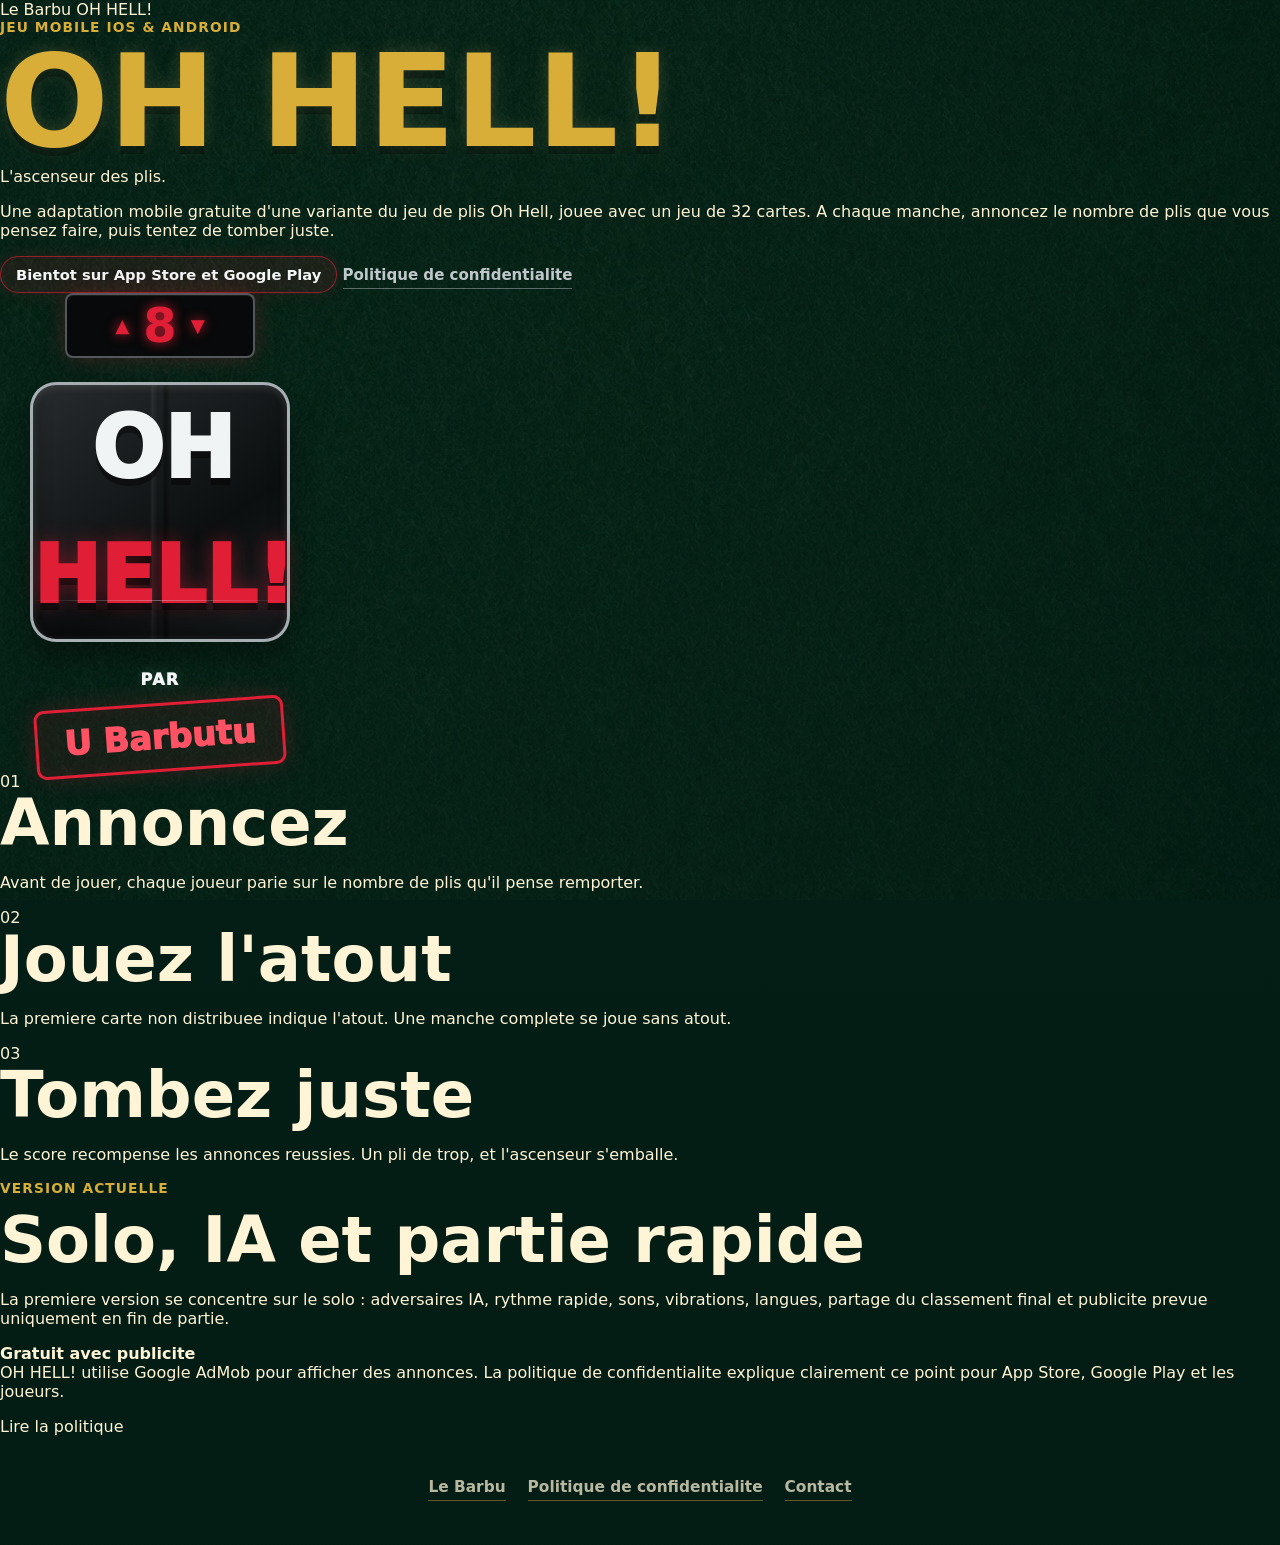
==== oh-hell.html @ faf6bd9e "Add dedicated Oh Hell page" ====
<!doctype html>
<html lang="fr">
  <head>
    <meta charset="utf-8" />
    <meta name="viewport" content="width=device-width, initial-scale=1" />
    <meta
      name="description"
      content="OH HELL! L'Ascenseur des Plis, jeu de plis mobile gratuit iOS et Android par U Barbutu."
    />
    <title>OH HELL! - L'Ascenseur des Plis</title>
    <link rel="icon" href="./assets/icon.png" />
    <link rel="stylesheet" href="./styles.css?v=20260909" />
    <link rel="stylesheet" href="./oh-hell.css?v=20260909b" />
  </head>
  <body class="ohhell-body">
    <main class="page page--ohhell">
      <nav class="app-tabs" aria-label="Applications">
        <a class="app-tab" href="./index.html">Le Barbu</a>
        <a class="app-tab app-tab--active app-tab--hell" href="./oh-hell.html">OH HELL!</a>
      </nav>

      <section class="ohhell-hero">
        <div class="ohhell-hero__copy">
          <p class="eyebrow">Jeu mobile iOS & Android</p>
          <h1>OH <span>HELL!</span></h1>
          <p class="ohhell-hero__baseline">L'ascenseur des plis.</p>
          <p class="ohhell-hero__text">
            Une adaptation mobile gratuite d'une variante du jeu de plis Oh Hell, jouee avec un jeu
            de 32 cartes. A chaque manche, annoncez le nombre de plis que vous pensez faire, puis
            tentez de tomber juste.
          </p>
          <div class="ohhell-hero__actions">
            <span class="soon-badge">Bientot sur App Store et Google Play</span>
            <a class="text-link" href="./privacy.html">Politique de confidentialite</a>
          </div>
        </div>

        <div class="ohhell__elevator ohhell__elevator--large" aria-hidden="true">
          <div class="ohhell__display">
            <span class="ohhell__arrow">▲</span>
            <strong>8</strong>
            <span class="ohhell__arrow">▼</span>
          </div>
          <div class="ohhell__plate">
            <span>OH</span>
            <strong>HELL!</strong>
          </div>
          <div class="ohhell__doors"></div>
          <p>PAR</p>
          <div class="ohhell__stamp">U Barbutu</div>
        </div>
      </section>

      <section class="ohhell-rules" aria-label="Principes du jeu">
        <article>
          <span>01</span>
          <h2>Annoncez</h2>
          <p>Avant de jouer, chaque joueur parie sur le nombre de plis qu'il pense remporter.</p>
        </article>
        <article>
          <span>02</span>
          <h2>Jouez l'atout</h2>
          <p>La premiere carte non distribuee indique l'atout. Une manche complete se joue sans atout.</p>
        </article>
        <article>
          <span>03</span>
          <h2>Tombez juste</h2>
          <p>Le score recompense les annonces reussies. Un pli de trop, et l'ascenseur s'emballe.</p>
        </article>
      </section>

      <section class="ohhell-info">
        <div>
          <p class="eyebrow">Version actuelle</p>
          <h2>Solo, IA et partie rapide</h2>
          <p>
            La premiere version se concentre sur le solo : adversaires IA, rythme rapide, sons,
            vibrations, langues, partage du classement final et publicite prevue uniquement en fin
            de partie.
          </p>
        </div>
        <div class="ohhell-info__panel">
          <strong>Gratuit avec publicite</strong>
          <p>
            OH HELL! utilise Google AdMob pour afficher des annonces. La politique de confidentialite
            explique clairement ce point pour App Store, Google Play et les joueurs.
          </p>
          <a class="ohhell-button" href="./privacy.html">Lire la politique</a>
        </div>
      </section>

      <footer class="site-footer site-footer--hell">
        <a href="./index.html">Le Barbu</a>
        <a href="./privacy.html">Politique de confidentialite</a>
        <a href="mailto:lefty2ghjocu@gmail.com">Contact</a>
      </footer>
    </main>
  </body>
</html>
---- styles.css ----
:root {
  --felt: #06281e;
  --felt-deep: #021912;
  --panel: rgba(4, 38, 29, 0.72);
  --panel-strong: rgba(2, 18, 14, 0.88);
  --gold: #d9ae38;
  --gold-light: #ffe083;
  --cream: #fff4d6;
  --muted: rgba(255, 244, 214, 0.72);
  --red: #a91f34;
  --hell-red: #e01f36;
  --steel: #bfc7cb;
  --steel-dark: #444b4f;
}

* {
  box-sizing: border-box;
}

body {
  margin: 0;
  min-height: 100vh;
  color: var(--cream);
  font-family: Inter, ui-sans-serif, system-ui, -apple-system, BlinkMacSystemFont, "Segoe UI", sans-serif;
  background:
    linear-gradient(rgba(2, 25, 18, 0.58), rgba(2, 25, 18, 0.76)),
    url("./assets/table-green.jpg") center / cover fixed,
    var(--felt);
}

a {
  color: inherit;
  text-decoration: none;
}

.page {
  overflow: hidden;
}

.hero {
  min-height: 94vh;
  display: grid;
  place-items: center;
  padding: 56px 22px 64px;
  position: relative;
}

.hero::before,
.hero::after {
  content: "";
  position: absolute;
  width: 220px;
  height: 220px;
  border: 1px solid rgba(217, 174, 56, 0.16);
  transform: rotate(18deg);
}

.hero::before {
  left: -90px;
  top: 16%;
}

.hero::after {
  right: -110px;
  bottom: 12%;
}

.hero__content,
.section,
.multiplayer,
.feature,
.ohhell {
  width: min(1080px, calc(100vw - 32px));
  margin: 0 auto;
}

.hero__content {
  text-align: center;
  position: relative;
  z-index: 1;
}

.hero__emblem {
  width: min(330px, 66vw);
  display: block;
  margin: 0 auto 14px;
  filter: drop-shadow(0 22px 24px rgba(0, 0, 0, 0.45));
}

.eyebrow {
  margin: 0 0 12px;
  color: var(--gold);
  font-size: 0.86rem;
  font-weight: 900;
  letter-spacing: 0.08em;
  text-transform: uppercase;
}

h1,
h2,
h3,
p {
  margin-top: 0;
}

h1 {
  margin-bottom: 10px;
  color: var(--gold);
  font-size: clamp(4rem, 14vw, 8rem);
  line-height: 0.86;
  text-transform: uppercase;
  text-shadow: 0 8px 0 rgba(0, 0, 0, 0.28), 0 0 18px rgba(255, 224, 131, 0.16);
}

h2 {
  margin-bottom: 18px;
  font-size: clamp(2rem, 5vw, 4.4rem);
  line-height: 1;
}

h3 {
  margin-bottom: 10px;
  font-size: 1.45rem;
}

.subtitle {
  max-width: 680px;
  margin: 0 auto;
  color: var(--muted);
  font-size: clamp(1.12rem, 2.6vw, 1.45rem);
  font-weight: 700;
  line-height: 1.4;
}

.language-note {
  display: inline-flex;
  margin: 16px auto 0;
  border: 1px solid rgba(217, 174, 56, 0.5);
  border-radius: 999px;
  padding: 9px 16px;
  background: rgba(2, 18, 14, 0.48);
  color: var(--cream);
  font-size: 0.98rem;
  font-weight: 850;
  box-shadow: inset 0 1px 0 rgba(255, 224, 131, 0.1);
}

.actions {
  display: flex;
  flex-wrap: wrap;
  gap: 14px;
  justify-content: center;
  margin-top: 34px;
}

.actions--stores {
  margin-top: 28px;
}

.store-badge {
  display: inline-flex;
  align-items: center;
  justify-content: center;
  min-width: 180px;
}

.store-badge:focus-visible,
.text-link:focus-visible {
  border-radius: 8px;
  outline: 3px solid var(--gold-light);
  outline-offset: 4px;
}

.store-badge img {
  display: block;
  width: auto;
  height: 56px;
}

.store-badge--google img {
  height: 70px;
}

.section,
.multiplayer,
.feature {
  padding: 80px 0;
}

.ohhell + .section,
.section + .multiplayer,
.multiplayer + .feature {
  margin-top: clamp(34px, 4.5vw, 58px);
}

.ohhell {
  position: relative;
  display: grid;
  grid-template-columns: minmax(0, 0.96fr) minmax(280px, 0.5fr);
  align-items: center;
  gap: clamp(24px, 5vw, 54px);
  overflow: hidden;
  border: 2px solid rgba(191, 199, 203, 0.58);
  border-radius: 22px;
  padding: clamp(26px, 4.8vw, 48px);
  background:
    linear-gradient(90deg, rgba(224, 31, 54, 0.1), transparent 16%, transparent 84%, rgba(224, 31, 54, 0.08)),
    linear-gradient(120deg, rgba(6, 8, 9, 0.96), rgba(18, 21, 24, 0.9));
  box-shadow: inset 0 1px 0 rgba(255, 255, 255, 0.12), 0 26px 50px rgba(0, 0, 0, 0.32);
}

.ohhell::before {
  content: "";
  position: absolute;
  inset: 0;
  background:
    linear-gradient(90deg, transparent 9%, rgba(191, 199, 203, 0.12) 9.3%, transparent 9.6%),
    linear-gradient(90deg, transparent 49%, rgba(191, 199, 203, 0.08) 49.2%, transparent 49.4%),
    linear-gradient(90deg, transparent 91%, rgba(191, 199, 203, 0.12) 91.3%, transparent 91.6%),
    linear-gradient(0deg, transparent 49%, rgba(191, 199, 203, 0.08) 49.2%, transparent 49.4%);
  pointer-events: none;
}

.ohhell__copy,
.ohhell__elevator {
  position: relative;
  z-index: 1;
}

.ohhell__copy h2 {
  margin-bottom: 8px;
  color: #f4f7f8;
  font-size: clamp(3rem, 8vw, 6.2rem);
  line-height: 0.9;
  text-shadow: 0 8px 0 rgba(0, 0, 0, 0.38), 0 0 18px rgba(255, 255, 255, 0.14);
}

.ohhell__copy h2 span {
  color: var(--hell-red);
  text-shadow: 0 8px 0 rgba(0, 0, 0, 0.38), 0 0 20px rgba(224, 31, 54, 0.4);
}

.ohhell__tagline {
  margin-bottom: 18px;
  color: var(--steel);
  font-size: clamp(1.3rem, 3vw, 2rem);
  font-weight: 950;
  text-transform: uppercase;
}

.ohhell__copy > p:not(.eyebrow):not(.ohhell__tagline),
.ohhell__facts p {
  color: rgba(244, 247, 248, 0.74);
  font-size: 1.04rem;
  font-weight: 700;
  line-height: 1.5;
}

.ohhell__facts {
  display: grid;
  grid-template-columns: repeat(3, 1fr);
  gap: 12px;
  margin-top: 24px;
}

.ohhell__facts article {
  border: 1px solid rgba(191, 199, 203, 0.24);
  border-radius: 14px;
  padding: 14px;
  background: rgba(255, 255, 255, 0.045);
}

.ohhell__facts span {
  display: inline-flex;
  margin-bottom: 10px;
  color: var(--hell-red);
  font-weight: 950;
}

.ohhell__facts strong {
  display: block;
  margin-bottom: 6px;
  color: #f4f7f8;
  font-size: 0.98rem;
  line-height: 1.15;
}

.ohhell__facts p {
  margin-bottom: 0;
  font-size: 0.9rem;
  line-height: 1.32;
}

.ohhell__links {
  display: flex;
  flex-wrap: wrap;
  align-items: center;
  gap: 12px 18px;
  margin-top: 26px;
}

.soon-badge {
  display: inline-flex;
  border: 1px solid rgba(224, 31, 54, 0.62);
  border-radius: 999px;
  padding: 9px 15px;
  background: rgba(224, 31, 54, 0.1);
  color: #f4f7f8;
  font-size: 0.92rem;
  font-weight: 900;
  box-shadow: 0 0 16px rgba(224, 31, 54, 0.16);
}

.text-link {
  display: inline-flex;
  color: var(--steel);
  font-size: 0.94rem;
  font-weight: 900;
  border-bottom: 1px solid rgba(191, 199, 203, 0.45);
  padding-bottom: 4px;
}

.ohhell__elevator {
  justify-self: center;
  display: grid;
  justify-items: center;
  width: min(100%, 320px);
}

.ohhell__display {
  display: inline-flex;
  align-items: center;
  gap: 14px;
  min-width: 190px;
  justify-content: center;
  border: 2px solid rgba(191, 199, 203, 0.42);
  border-radius: 8px;
  padding: 10px 18px;
  background: #07090a;
  box-shadow: 0 0 24px rgba(224, 31, 54, 0.24), inset 0 1px 0 rgba(255, 255, 255, 0.08);
}

.ohhell__display strong,
.ohhell__arrow {
  color: var(--hell-red);
  text-shadow: 0 0 12px rgba(224, 31, 54, 0.85);
}

.ohhell__display strong {
  font-size: 3rem;
  line-height: 0.85;
}

.ohhell__arrow {
  font-size: 1.15rem;
}

.ohhell__plate {
  display: grid;
  place-items: center;
  width: min(260px, 72vw);
  aspect-ratio: 1;
  margin-top: 24px;
  border: 3px solid rgba(191, 199, 203, 0.86);
  border-radius: 26px;
  background:
    linear-gradient(90deg, transparent 46%, rgba(255, 255, 255, 0.06) 47%, transparent 49%, transparent 51%, rgba(0, 0, 0, 0.42) 52%, transparent 54%),
    linear-gradient(145deg, #272b2d, #0c0f10 62%, #191d1f);
  box-shadow: inset 0 2px 8px rgba(255, 255, 255, 0.14), inset 0 -10px 18px rgba(0, 0, 0, 0.45), 0 18px 26px rgba(0, 0, 0, 0.32);
}

.ohhell__plate span,
.ohhell__plate strong {
  display: block;
  font-weight: 1000;
  line-height: 0.86;
  text-shadow: 0 7px 0 rgba(0, 0, 0, 0.42);
}

.ohhell__plate span {
  color: #f1f4f5;
  font-size: clamp(3.4rem, 8vw, 5.3rem);
}

.ohhell__plate strong {
  color: var(--hell-red);
  font-size: clamp(3.2rem, 7.4vw, 5rem);
  text-shadow: 0 7px 0 rgba(0, 0, 0, 0.42), 0 0 20px rgba(224, 31, 54, 0.42);
}

.ohhell__doors {
  width: 84%;
  height: 1px;
  margin-top: -42px;
  background: linear-gradient(90deg, transparent, rgba(191, 199, 203, 0.44), transparent);
}

.ohhell__elevator p {
  margin: 28px 0 14px;
  color: #f4f7f8;
  font-weight: 1000;
  letter-spacing: 0.08em;
  text-shadow: 0 0 14px rgba(255, 255, 255, 0.16);
}

.ohhell__stamp {
  border: 3px solid var(--hell-red);
  border-radius: 10px;
  padding: 12px 26px;
  color: #ff5365;
  font-size: clamp(1.5rem, 4vw, 2.1rem);
  font-weight: 1000;
  transform: rotate(-4deg);
  background: rgba(224, 31, 54, 0.08);
  box-shadow: 0 0 24px rgba(224, 31, 54, 0.22), inset 0 0 16px rgba(224, 31, 54, 0.08);
}

.section__header {
  max-width: 760px;
  margin-bottom: 28px;
}

.grid {
  display: grid;
  grid-template-columns: repeat(3, 1fr);
  gap: 16px;
}

.card,
.feature {
  border: 2px solid rgba(217, 174, 56, 0.48);
  border-radius: 22px;
  background: var(--panel);
  box-shadow: inset 0 1px 0 rgba(255, 224, 131, 0.1), 0 26px 50px rgba(0, 0, 0, 0.25);
}

.card {
  min-height: 180px;
  padding: 22px;
}

.card--wide {
  grid-column: span 3;
}

.card span {
  display: inline-flex;
  margin-bottom: 18px;
  color: var(--gold);
  font-weight: 950;
}

.card p,
.multiplayer p,
.feature p {
  color: var(--muted);
  font-size: 1.04rem;
  font-weight: 650;
  line-height: 1.45;
}

.multiplayer {
  display: grid;
  grid-template-columns: minmax(0, 0.92fr) minmax(300px, 0.58fr);
  align-items: center;
  gap: clamp(22px, 4vw, 46px);
  border: 2px solid rgba(217, 174, 56, 0.48);
  border-radius: 22px;
  padding: clamp(24px, 4vw, 42px);
  background:
    linear-gradient(120deg, rgba(2, 18, 14, 0.92), rgba(4, 54, 41, 0.72)),
    var(--panel-strong);
  box-shadow: inset 0 1px 0 rgba(255, 224, 131, 0.1), 0 26px 50px rgba(0, 0, 0, 0.25);
}

.multiplayer__copy {
  max-width: 680px;
}

.multiplayer__copy > p {
  max-width: 640px;
}

.multiplayer__copy h2 {
  max-width: 620px;
  font-size: clamp(2rem, 4.2vw, 3.65rem);
}

.multiplayer__points {
  display: grid;
  grid-template-columns: repeat(3, 1fr);
  gap: 12px;
  margin-top: 26px;
}

.multiplayer__points article {
  border: 1px solid rgba(217, 174, 56, 0.28);
  border-radius: 14px;
  padding: 14px;
  background: rgba(255, 244, 214, 0.055);
}

.multiplayer__points span {
  display: inline-flex;
  margin-bottom: 10px;
  color: var(--gold);
  font-weight: 950;
}

.multiplayer__points strong {
  display: block;
  margin-bottom: 6px;
  font-size: 0.98rem;
  line-height: 1.15;
}

.multiplayer__points p {
  margin-bottom: 0;
  font-size: 0.9rem;
  line-height: 1.32;
}

.network-table {
  position: relative;
  width: min(100%, 360px);
  justify-self: center;
  aspect-ratio: 0.92;
  border: 2px solid rgba(217, 174, 56, 0.48);
  border-radius: 20px;
  padding: 18px;
  background:
    linear-gradient(150deg, rgba(255, 224, 131, 0.1), transparent 42%),
    rgba(1, 18, 13, 0.5);
  box-shadow: inset 0 1px 0 rgba(255, 224, 131, 0.1), 0 18px 34px rgba(0, 0, 0, 0.25);
}

.network-table__felt {
  position: absolute;
  inset: 18px;
  overflow: hidden;
  border-radius: 16px;
  background:
    radial-gradient(circle at center, rgba(217, 174, 56, 0.18), transparent 33%),
    linear-gradient(145deg, rgba(6, 64, 48, 0.96), rgba(2, 28, 20, 0.96));
}

.network-table__felt::before,
.network-table__felt::after {
  content: "";
  position: absolute;
  inset: 18%;
  border: 1px solid rgba(217, 174, 56, 0.26);
  border-radius: 999px;
}

.network-table__felt::after {
  inset: 30%;
  opacity: 0.82;
}

.network-table__seat {
  position: absolute;
  z-index: 2;
  display: grid;
  place-items: center;
  width: 82px;
  height: 110px;
  border: 2px solid rgba(255, 224, 131, 0.78);
  border-radius: 18px;
  padding: 12px 8px 10px;
  background:
    linear-gradient(180deg, rgba(255, 244, 214, 0.14), rgba(2, 18, 14, 0.88)),
    var(--felt-deep);
  box-shadow: 0 14px 22px rgba(0, 0, 0, 0.28);
}

.network-table__seat::before {
  content: "";
  position: absolute;
  top: 10px;
  width: 26px;
  height: 4px;
  border-radius: 999px;
  background: rgba(255, 244, 214, 0.42);
}

.network-table__seat img {
  width: 62px;
  height: 62px;
  border: 2px solid rgba(217, 174, 56, 0.82);
  border-radius: 999px;
  object-fit: cover;
  background: rgba(255, 244, 214, 0.14);
  box-shadow: 0 8px 12px rgba(0, 0, 0, 0.24);
}

.network-table__seat--top {
  top: 4%;
  left: 50%;
  transform: translateX(-50%);
}

.network-table__seat--right {
  right: 5%;
  top: 50%;
  transform: translateY(-50%);
}

.network-table__seat--bottom {
  bottom: 4%;
  left: 50%;
  transform: translateX(-50%);
}

.network-table__seat--left {
  left: 5%;
  top: 50%;
  transform: translateY(-50%);
}

.network-table__center {
  position: absolute;
  z-index: 3;
  inset: 37%;
  display: grid;
  place-items: center;
  border: 2px solid rgba(217, 174, 56, 0.76);
  border-radius: 999px;
  background: rgba(2, 18, 14, 0.82);
  text-align: center;
}

.network-table__center span {
  color: var(--gold);
  font-size: 0.92rem;
  font-weight: 950;
  text-transform: uppercase;
}

.feature {
  display: grid;
  grid-template-columns: 1fr minmax(320px, 440px);
  align-items: center;
  gap: 32px;
  padding: 38px;
}

.wheel {
  position: relative;
  aspect-ratio: 1;
  display: grid;
  place-items: center;
}

.wheel--complete {
  isolation: isolate;
}

.wheel__base {
  width: 100%;
  filter: drop-shadow(0 18px 18px rgba(0, 0, 0, 0.32));
}

.wheel__pointer {
  position: absolute;
  top: -5.8%;
  left: 50%;
  z-index: 5;
  width: 20%;
  transform: translateX(-50%);
  filter: drop-shadow(0 8px 8px rgba(0, 0, 0, 0.42));
}

.wheel__icon {
  position: absolute;
  left: calc(50% + var(--wheel-icon-x));
  top: calc(50% + var(--wheel-icon-y));
  z-index: 2;
  width: 18%;
  border-radius: 18%;
  transform: translate(-50%, -50%) rotate(var(--wheel-icon-rotation));
  transform-origin: center;
  filter: drop-shadow(0 8px 8px rgba(0, 0, 0, 0.38));
}

.wheel__icon--plis {
  --wheel-icon-x: 16%;
  --wheel-icon-y: -27.7%;
  --wheel-icon-rotation: 20deg;
}

.wheel__icon--coeurs {
  --wheel-icon-x: 32%;
  --wheel-icon-y: 0%;
  --wheel-icon-rotation: 82deg;
}

.wheel__icon--dames {
  --wheel-icon-x: 16%;
  --wheel-icon-y: 27.7%;
  --wheel-icon-rotation: 142deg;
}

.wheel__icon--dernier {
  --wheel-icon-x: -16%;
  --wheel-icon-y: 27.7%;
  --wheel-icon-rotation: 202deg;
}

.wheel__icon--barbu {
  --wheel-icon-x: -32%;
  --wheel-icon-y: 0%;
  --wheel-icon-rotation: 262deg;
}

.wheel__icon--salade {
  --wheel-icon-x: -16%;
  --wheel-icon-y: -27.7%;
  --wheel-icon-rotation: 322deg;
}

.wheel__center {
  position: absolute;
  z-index: 4;
  width: 43%;
  filter: drop-shadow(0 10px 10px rgba(0, 0, 0, 0.36));
}

.site-footer {
  width: min(1080px, calc(100vw - 32px));
  margin: 42px auto 44px;
  display: flex;
  flex-wrap: wrap;
  justify-content: center;
  gap: 14px 22px;
  text-align: center;
  color: var(--muted);
  font-size: 0.96rem;
  font-weight: 800;
}

.site-footer a {
  border-bottom: 1px solid rgba(217, 174, 56, 0.42);
  padding-bottom: 4px;
}

.legal-page {
  min-height: 100vh;
  padding: 38px 18px 72px;
}

.back-link {
  display: inline-flex;
  margin: 0 0 26px max(0px, calc((100vw - 980px) / 2));
  color: var(--gold);
  font-size: 1rem;
  font-weight: 950;
}

.legal-card {
  width: min(980px, 100%);
  margin: 0 auto;
  border: 2px solid rgba(217, 174, 56, 0.56);
  border-radius: 24px;
  padding: clamp(28px, 5vw, 54px);
  background: var(--panel-strong);
  box-shadow: inset 0 1px 0 rgba(255, 224, 131, 0.1), 0 26px 50px rgba(0, 0, 0, 0.28);
}

.legal-card h1 {
  margin-bottom: 12px;
  font-size: clamp(2.5rem, 8vw, 5.2rem);
  line-height: 0.95;
}

.legal-card h2 {
  margin: 34px 0 10px;
  color: var(--gold);
  font-size: clamp(1.35rem, 3.2vw, 2rem);
}

.legal-card p {
  max-width: 820px;
  color: var(--muted);
  font-size: 1.08rem;
  font-weight: 650;
  line-height: 1.58;
}

.legal-date {
  color: var(--cream);
}

@media (max-width: 780px) {
  .hero {
    min-height: 88vh;
    padding-top: 28px;
  }

  .grid,
  .multiplayer,
  .feature,
  .ohhell {
    grid-template-columns: 1fr;
  }

  .multiplayer__points,
  .ohhell__facts {
    grid-template-columns: 1fr;
  }

  .ohhell {
    padding: 26px;
  }

  .ohhell__copy h2 {
    font-size: clamp(3rem, 16vw, 5.1rem);
  }

  .ohhell__links {
    align-items: flex-start;
    flex-direction: column;
  }

  .ohhell__elevator {
    width: min(100%, 280px);
  }

  .network-table {
    width: min(82vw, 290px);
    aspect-ratio: 1;
    margin: 0 auto;
    padding: 14px;
  }

  .network-table__felt {
    inset: 14px;
  }

  .network-table__seat {
    width: 68px;
    height: 88px;
    border-radius: 15px;
    padding: 10px 7px 8px;
  }

  .network-table__seat::before {
    top: 8px;
    width: 22px;
    height: 3px;
  }

  .network-table__seat img {
    width: 50px;
    height: 50px;
  }

  .network-table__seat--top {
    top: 3%;
  }

  .network-table__seat--right {
    right: 3%;
  }

  .network-table__seat--bottom {
    bottom: 3%;
  }

  .network-table__seat--left {
    left: 3%;
  }

  .network-table__center {
    inset: 38%;
  }

  .network-table__center span {
    font-size: 0.78rem;
  }

  .card--wide {
    grid-column: span 1;
  }

  .feature {
    padding: 26px;
  }

  .hero__stores {
    flex-wrap: nowrap;
    gap: 8px;
  }

  .store-badge {
    min-width: 0;
  }

  .store-badge img {
    height: 48px;
  }

  .store-badge--google img {
    height: 60px;
  }
}
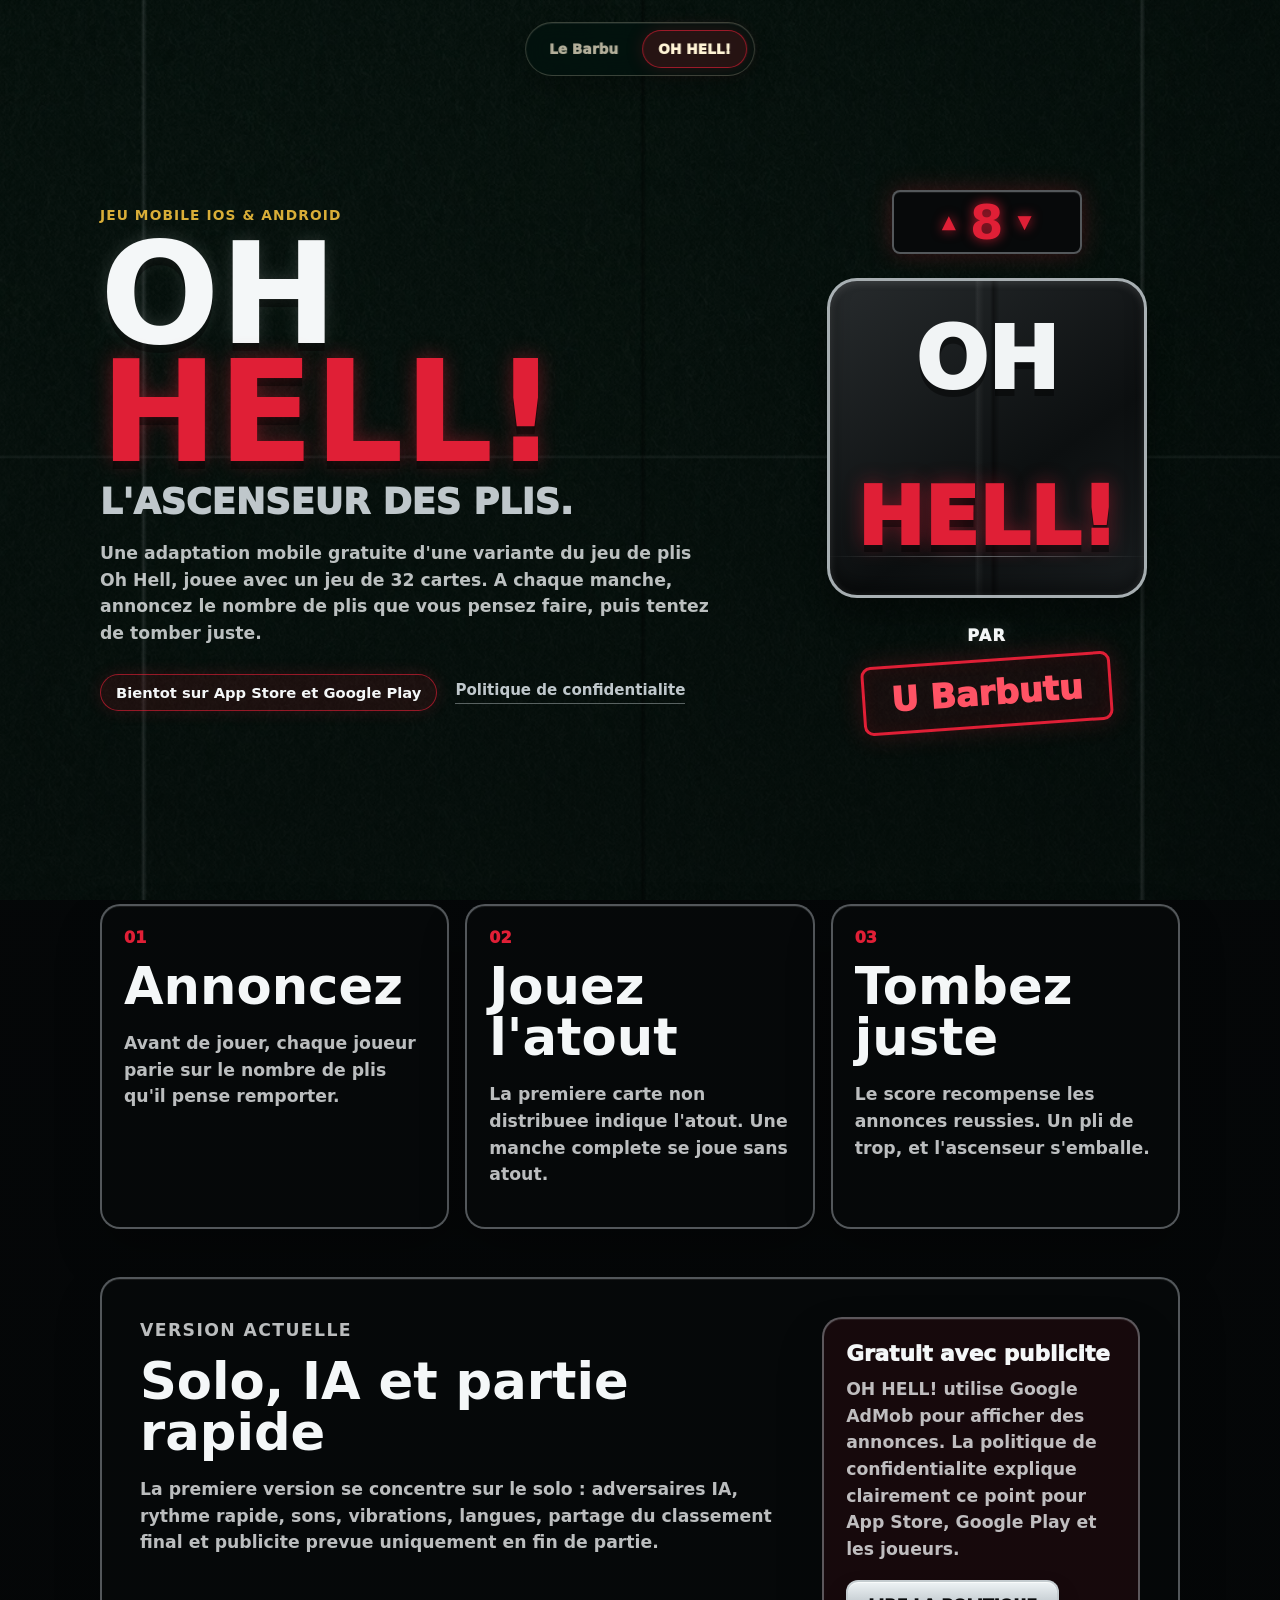
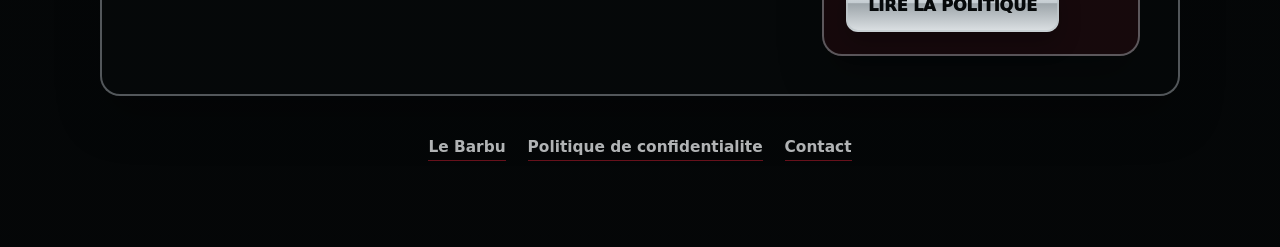
==== commit 2c5418d0: "Center Oh Hell mobile hero text" ====
--- a/oh-hell.html
+++ b/oh-hell.html
@@ -10,7 +10,7 @@
     <title>OH HELL! - L'Ascenseur des Plis</title>
     <link rel="icon" href="./assets/icon.png" />
     <link rel="stylesheet" href="./styles.css?v=20260909" />
-    <link rel="stylesheet" href="./oh-hell.css?v=20260909b" />
+    <link rel="stylesheet" href="./oh-hell.css?v=20260909c" />
   </head>
   <body class="ohhell-body">
     <main class="page page--ohhell">
--- a/oh-hell.css
+++ b/oh-hell.css
@@ -0,0 +1,446 @@
+.app-tabs {
+  position: absolute;
+  top: 22px;
+  left: 50%;
+  z-index: 20;
+  display: inline-flex;
+  gap: 8px;
+  padding: 7px;
+  border: 1px solid rgba(255, 244, 214, 0.22);
+  border-radius: 999px;
+  background: rgba(2, 18, 14, 0.72);
+  box-shadow: 0 14px 30px rgba(0, 0, 0, 0.22), inset 0 1px 0 rgba(255, 255, 255, 0.08);
+  transform: translateX(-50%);
+  backdrop-filter: blur(10px);
+}
+
+.app-tab {
+  display: inline-flex;
+  align-items: center;
+  justify-content: center;
+  min-height: 38px;
+  border-radius: 999px;
+  padding: 0 16px;
+  color: rgba(255, 244, 214, 0.7);
+  font-size: 0.86rem;
+  font-weight: 950;
+  white-space: nowrap;
+}
+
+.app-tab--active {
+  background: rgba(217, 174, 56, 0.18);
+  color: var(--cream);
+  box-shadow: inset 0 0 0 1px rgba(217, 174, 56, 0.52), 0 0 18px rgba(217, 174, 56, 0.12);
+}
+
+.app-tab--hell.app-tab--active {
+  background: rgba(224, 31, 54, 0.16);
+  box-shadow: inset 0 0 0 1px rgba(224, 31, 54, 0.64), 0 0 18px rgba(224, 31, 54, 0.18);
+}
+
+.ohhell-teaser {
+  width: min(1080px, calc(100vw - 32px));
+  margin: 0 auto clamp(34px, 4.5vw, 58px);
+  display: grid;
+  grid-template-columns: minmax(0, 1fr) auto;
+  align-items: center;
+  gap: 24px;
+  border: 2px solid rgba(191, 199, 203, 0.48);
+  border-radius: 22px;
+  padding: clamp(22px, 4vw, 34px);
+  background:
+    linear-gradient(90deg, rgba(224, 31, 54, 0.1), transparent 18%, transparent),
+    linear-gradient(120deg, rgba(6, 8, 9, 0.96), rgba(18, 21, 24, 0.9));
+  box-shadow: inset 0 1px 0 rgba(255, 255, 255, 0.12), 0 26px 50px rgba(0, 0, 0, 0.26);
+}
+
+.ohhell-teaser h2,
+.ohhell-hero h1 {
+  margin-bottom: 10px;
+  color: #f4f7f8;
+  text-shadow: 0 8px 0 rgba(0, 0, 0, 0.38), 0 0 18px rgba(255, 255, 255, 0.14);
+}
+
+.ohhell-teaser h2 {
+  font-size: clamp(2.4rem, 7vw, 4.8rem);
+}
+
+.ohhell-teaser h2 span,
+.ohhell-hero h1 span {
+  color: var(--hell-red, #e01f36);
+  text-shadow: 0 8px 0 rgba(0, 0, 0, 0.38), 0 0 20px rgba(224, 31, 54, 0.42);
+}
+
+.ohhell-teaser p {
+  max-width: 680px;
+  margin-bottom: 0;
+  color: rgba(244, 247, 248, 0.74);
+  font-size: 1.04rem;
+  font-weight: 700;
+  line-height: 1.48;
+}
+
+.ohhell-button {
+  display: inline-flex;
+  align-items: center;
+  justify-content: center;
+  min-height: 52px;
+  border: 2px solid rgba(191, 199, 203, 0.76);
+  border-radius: 12px;
+  padding: 0 20px;
+  background: linear-gradient(#eef3f5 0%, #c4ccd1 44%, #9da5aa 45%, #d9dee1 100%);
+  color: #070a0b;
+  font-weight: 1000;
+  text-transform: uppercase;
+  box-shadow: 0 12px 22px rgba(0, 0, 0, 0.24), inset 0 1px 0 rgba(255, 255, 255, 0.7);
+}
+
+.ohhell-body {
+  background:
+    linear-gradient(rgba(4, 6, 7, 0.72), rgba(4, 6, 7, 0.88)),
+    url("./assets/table-green.jpg") center / cover fixed,
+    #070a0b;
+}
+
+.page--ohhell {
+  min-height: 100vh;
+  position: relative;
+  padding: 104px 0 42px;
+}
+
+.page--ohhell::before {
+  content: "";
+  position: fixed;
+  inset: 0;
+  background:
+    linear-gradient(90deg, transparent 11%, rgba(191, 199, 203, 0.13) 11.2%, transparent 11.5%),
+    linear-gradient(90deg, transparent 50%, rgba(0, 0, 0, 0.36) 50.2%, transparent 50.5%),
+    linear-gradient(90deg, transparent 89%, rgba(191, 199, 203, 0.13) 89.2%, transparent 89.5%),
+    linear-gradient(0deg, transparent 49%, rgba(191, 199, 203, 0.08) 49.2%, transparent 49.5%);
+  pointer-events: none;
+}
+
+.ohhell-hero,
+.ohhell-rules,
+.ohhell-info {
+  width: min(1080px, calc(100vw - 32px));
+  margin: 0 auto;
+  position: relative;
+  z-index: 1;
+}
+
+.ohhell-hero {
+  min-height: calc(100vh - 146px);
+  display: grid;
+  grid-template-columns: minmax(0, 1fr) minmax(280px, 0.62fr);
+  align-items: center;
+  gap: clamp(26px, 6vw, 70px);
+  padding-bottom: 44px;
+}
+
+.ohhell-hero h1 {
+  font-size: clamp(4.4rem, 13vw, 8.8rem);
+  line-height: 0.84;
+}
+
+.ohhell-hero__baseline {
+  margin-bottom: 18px;
+  color: var(--steel, #bfc7cb);
+  font-size: clamp(1.35rem, 3.2vw, 2.2rem);
+  font-weight: 1000;
+  text-transform: uppercase;
+}
+
+.ohhell-hero__text,
+.ohhell-info p,
+.ohhell-rules p {
+  color: rgba(244, 247, 248, 0.76);
+  font-size: 1.08rem;
+  font-weight: 700;
+  line-height: 1.54;
+}
+
+.ohhell-hero__text {
+  max-width: 680px;
+}
+
+.ohhell-hero__actions {
+  display: flex;
+  flex-wrap: wrap;
+  align-items: center;
+  gap: 14px 18px;
+  margin-top: 28px;
+}
+
+.soon-badge {
+  display: inline-flex;
+  border: 1px solid rgba(224, 31, 54, 0.62);
+  border-radius: 999px;
+  padding: 9px 15px;
+  background: rgba(224, 31, 54, 0.1);
+  color: #f4f7f8;
+  font-size: 0.92rem;
+  font-weight: 900;
+  box-shadow: 0 0 16px rgba(224, 31, 54, 0.16);
+}
+
+.text-link {
+  display: inline-flex;
+  color: var(--steel, #bfc7cb);
+  font-size: 0.94rem;
+  font-weight: 900;
+  border-bottom: 1px solid rgba(191, 199, 203, 0.45);
+  padding-bottom: 4px;
+}
+
+.ohhell__elevator {
+  justify-self: center;
+  display: grid;
+  justify-items: center;
+  width: min(100%, 320px);
+}
+
+.ohhell__elevator--large {
+  width: min(100%, 390px);
+}
+
+.ohhell__display {
+  display: inline-flex;
+  align-items: center;
+  gap: 14px;
+  min-width: 190px;
+  justify-content: center;
+  border: 2px solid rgba(191, 199, 203, 0.42);
+  border-radius: 8px;
+  padding: 10px 18px;
+  background: #07090a;
+  box-shadow: 0 0 24px rgba(224, 31, 54, 0.24), inset 0 1px 0 rgba(255, 255, 255, 0.08);
+}
+
+.ohhell__display strong,
+.ohhell__arrow {
+  color: var(--hell-red, #e01f36);
+  text-shadow: 0 0 12px rgba(224, 31, 54, 0.85);
+}
+
+.ohhell__display strong {
+  font-size: 3rem;
+  line-height: 0.85;
+}
+
+.ohhell__arrow {
+  font-size: 1.15rem;
+}
+
+.ohhell__plate {
+  display: grid;
+  place-items: center;
+  width: min(320px, 74vw);
+  aspect-ratio: 1;
+  margin-top: 24px;
+  border: 3px solid rgba(191, 199, 203, 0.86);
+  border-radius: 30px;
+  background:
+    linear-gradient(90deg, transparent 46%, rgba(255, 255, 255, 0.06) 47%, transparent 49%, transparent 51%, rgba(0, 0, 0, 0.42) 52%, transparent 54%),
+    linear-gradient(145deg, #272b2d, #0c0f10 62%, #191d1f);
+  box-shadow: inset 0 2px 8px rgba(255, 255, 255, 0.14), inset 0 -10px 18px rgba(0, 0, 0, 0.45), 0 18px 26px rgba(0, 0, 0, 0.32);
+}
+
+.ohhell__plate span,
+.ohhell__plate strong {
+  display: block;
+  font-weight: 1000;
+  line-height: 0.86;
+  text-shadow: 0 7px 0 rgba(0, 0, 0, 0.42);
+}
+
+.ohhell__plate span {
+  color: #f1f4f5;
+  font-size: clamp(3.4rem, 8vw, 5.3rem);
+}
+
+.ohhell__plate strong {
+  color: var(--hell-red, #e01f36);
+  font-size: clamp(3.2rem, 7.4vw, 5rem);
+  text-shadow: 0 7px 0 rgba(0, 0, 0, 0.42), 0 0 20px rgba(224, 31, 54, 0.42);
+}
+
+.ohhell__doors {
+  width: 84%;
+  height: 1px;
+  margin-top: -42px;
+  background: linear-gradient(90deg, transparent, rgba(191, 199, 203, 0.44), transparent);
+}
+
+.ohhell__elevator p {
+  margin: 28px 0 14px;
+  color: #f4f7f8;
+  font-weight: 1000;
+  letter-spacing: 0.08em;
+  text-shadow: 0 0 14px rgba(255, 255, 255, 0.16);
+}
+
+.ohhell__stamp {
+  border: 3px solid var(--hell-red, #e01f36);
+  border-radius: 10px;
+  padding: 12px 26px;
+  color: #ff5365;
+  font-size: clamp(1.5rem, 4vw, 2.1rem);
+  font-weight: 1000;
+  transform: rotate(-4deg);
+  background: rgba(224, 31, 54, 0.08);
+  box-shadow: 0 0 24px rgba(224, 31, 54, 0.22), inset 0 0 16px rgba(224, 31, 54, 0.08);
+}
+
+.ohhell-rules {
+  display: grid;
+  grid-template-columns: repeat(3, 1fr);
+  gap: 16px;
+  padding: 46px 0 24px;
+}
+
+.ohhell-rules article,
+.ohhell-info,
+.ohhell-info__panel {
+  border: 2px solid rgba(191, 199, 203, 0.42);
+  border-radius: 20px;
+  background: rgba(7, 10, 11, 0.76);
+  box-shadow: inset 0 1px 0 rgba(255, 255, 255, 0.08), 0 24px 44px rgba(0, 0, 0, 0.26);
+}
+
+.ohhell-rules article {
+  padding: 22px;
+}
+
+.ohhell-rules span {
+  display: inline-flex;
+  margin-bottom: 14px;
+  color: var(--hell-red, #e01f36);
+  font-weight: 1000;
+}
+
+.ohhell-rules h2,
+.ohhell-info h2 {
+  color: #f4f7f8;
+  font-size: clamp(1.75rem, 4vw, 3.2rem);
+}
+
+.ohhell-info {
+  display: grid;
+  grid-template-columns: minmax(0, 1fr) minmax(260px, 0.48fr);
+  gap: 20px;
+  padding: clamp(24px, 4vw, 38px);
+  margin-top: 24px;
+}
+
+.ohhell-info__panel {
+  padding: 22px;
+  background: rgba(224, 31, 54, 0.08);
+}
+
+.ohhell-info__panel strong {
+  display: block;
+  margin-bottom: 10px;
+  color: #f4f7f8;
+  font-size: 1.35rem;
+  font-weight: 1000;
+}
+
+.site-footer--hell {
+  position: relative;
+  z-index: 1;
+  color: rgba(244, 247, 248, 0.72);
+}
+
+.site-footer--hell a {
+  border-bottom-color: rgba(224, 31, 54, 0.45);
+}
+
+@media (max-width: 780px) {
+  .app-tabs {
+    top: 14px;
+  }
+
+  .app-tab {
+    min-height: 34px;
+    padding: 0 12px;
+    font-size: 0.78rem;
+  }
+
+  .ohhell-teaser,
+  .ohhell-hero,
+  .ohhell-rules,
+  .ohhell-info {
+    grid-template-columns: 1fr;
+  }
+
+  .ohhell-teaser {
+    margin-top: 0;
+    text-align: center;
+  }
+
+  .ohhell-teaser p {
+    margin-right: auto;
+    margin-left: auto;
+  }
+
+  .ohhell-button {
+    width: 100%;
+  }
+
+  .page--ohhell {
+    padding-top: 84px;
+  }
+
+  .ohhell-hero {
+    min-height: auto;
+    justify-items: center;
+    padding-bottom: 20px;
+    text-align: center;
+  }
+
+  .ohhell-hero__copy {
+    display: grid;
+    justify-items: center;
+    width: 100%;
+  }
+
+  .ohhell-hero__copy .eyebrow {
+    width: 100%;
+    text-align: center;
+  }
+
+  .ohhell-hero h1 {
+    font-size: clamp(3.7rem, 17vw, 5.6rem);
+  }
+
+  .ohhell-hero__text {
+    max-width: 34rem;
+    margin-right: auto;
+    margin-left: auto;
+  }
+
+  .ohhell-hero__actions {
+    justify-content: center;
+    align-items: center;
+    flex-direction: column;
+    width: 100%;
+  }
+
+  .soon-badge {
+    justify-content: center;
+    max-width: 100%;
+    text-align: center;
+  }
+
+  .text-link {
+    justify-content: center;
+    margin-right: auto;
+    margin-left: auto;
+    text-align: center;
+  }
+
+  .ohhell__elevator--large {
+    width: min(100%, 300px);
+  }
+}
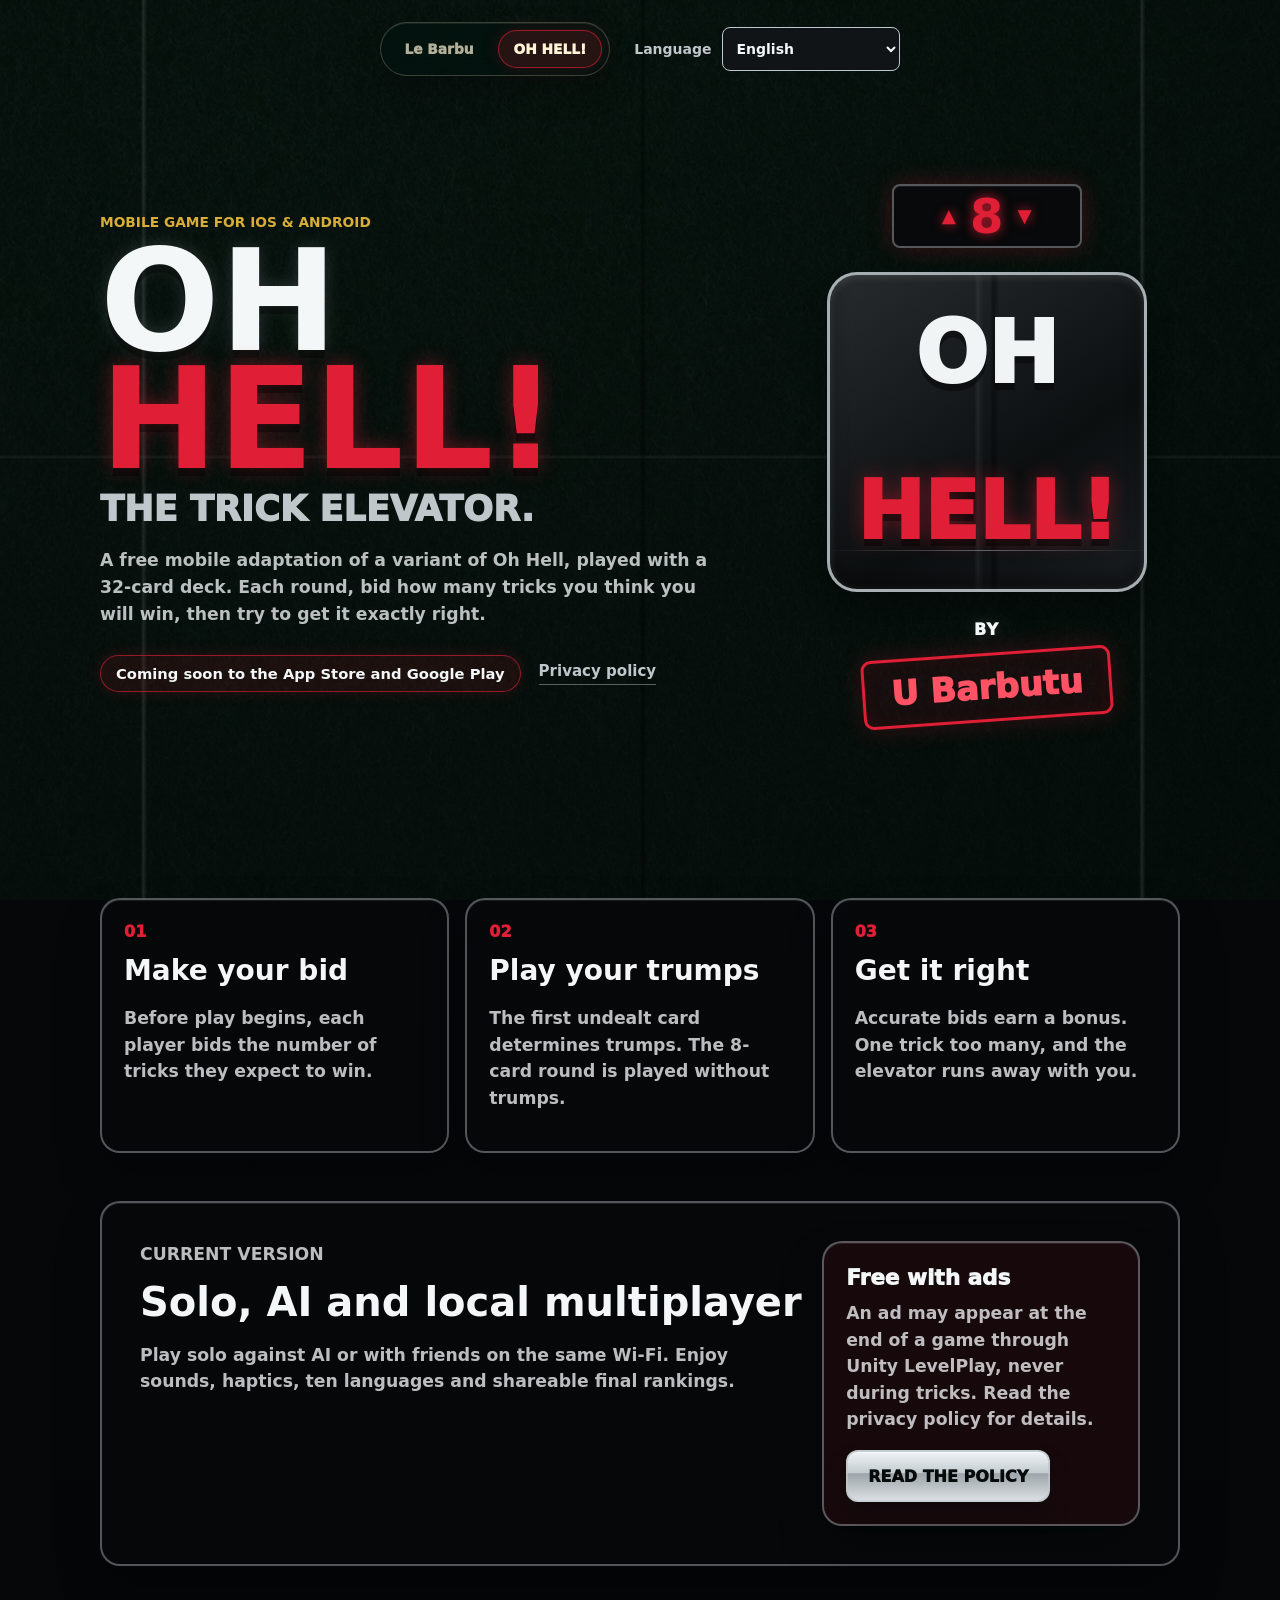
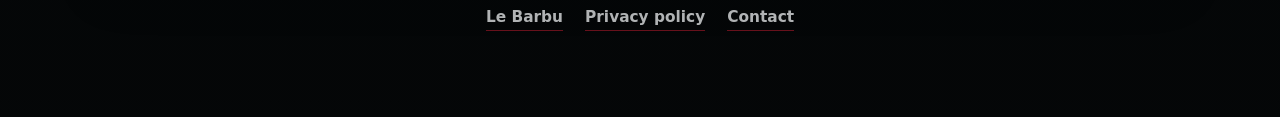
==== commit f18eb6e4: "Localize game website and privacy policy in ten languages" ====
--- a/oh-hell.html
+++ b/oh-hell.html
@@ -9,29 +9,32 @@
     />
     <title>OH HELL! - L'Ascenseur des Plis</title>
     <link rel="icon" href="./assets/icon.png" />
-    <link rel="stylesheet" href="./styles.css?v=20260909" />
+    <link rel="stylesheet" href="./styles.css?v=20260909b" />
     <link rel="stylesheet" href="./oh-hell.css?v=20260909c" />
+    <link rel="stylesheet" href="./languages.css?v=20260914" />
+    <script src="./translations.js?v=20260914" defer></script>
+    <script src="./languages.js?v=20260914" defer></script>
   </head>
-  <body class="ohhell-body">
+  <body class="ohhell-body" data-page="ohhell">
     <main class="page page--ohhell">
-      <nav class="app-tabs" aria-label="Applications">
+      <nav class="app-tabs" aria-label="Applications" data-i18n-aria="apps">
         <a class="app-tab" href="./index.html">Le Barbu</a>
         <a class="app-tab app-tab--active app-tab--hell" href="./oh-hell.html">OH HELL!</a>
       </nav>
 
       <section class="ohhell-hero">
         <div class="ohhell-hero__copy">
-          <p class="eyebrow">Jeu mobile iOS & Android</p>
+          <p class="eyebrow" data-i18n="mobile">Jeu mobile iOS & Android</p>
           <h1>OH <span>HELL!</span></h1>
-          <p class="ohhell-hero__baseline">L'ascenseur des plis.</p>
-          <p class="ohhell-hero__text">
+          <p class="ohhell-hero__baseline" data-i18n="baseline">L'ascenseur des plis.</p>
+          <p class="ohhell-hero__text" data-i18n="hellText">
             Une adaptation mobile gratuite d'une variante du jeu de plis Oh Hell, jouee avec un jeu
             de 32 cartes. A chaque manche, annoncez le nombre de plis que vous pensez faire, puis
             tentez de tomber juste.
           </p>
           <div class="ohhell-hero__actions">
-            <span class="soon-badge">Bientot sur App Store et Google Play</span>
-            <a class="text-link" href="./privacy.html">Politique de confidentialite</a>
+            <span class="soon-badge" data-i18n="soon">Bientôt sur App Store et Google Play</span>
+            <a class="text-link" href="./privacy.html" data-i18n="privacy">Politique de confidentialité</a>
           </div>
         </div>
 
@@ -46,53 +49,52 @@
             <strong>HELL!</strong>
           </div>
           <div class="ohhell__doors"></div>
-          <p>PAR</p>
+          <p data-i18n="by">PAR</p>
           <div class="ohhell__stamp">U Barbutu</div>
         </div>
       </section>
 
-      <section class="ohhell-rules" aria-label="Principes du jeu">
+      <section class="ohhell-rules" aria-label="Principes du jeu" data-i18n-aria="principles">
         <article>
           <span>01</span>
-          <h2>Annoncez</h2>
-          <p>Avant de jouer, chaque joueur parie sur le nombre de plis qu'il pense remporter.</p>
+          <h2 data-i18n="bid">Annoncez</h2>
+          <p data-i18n="bidText">Avant de jouer, chaque joueur parie sur le nombre de plis qu'il pense remporter.</p>
         </article>
         <article>
           <span>02</span>
-          <h2>Jouez l'atout</h2>
-          <p>La premiere carte non distribuee indique l'atout. Une manche complete se joue sans atout.</p>
+          <h2 data-i18n="trump">Jouez l'atout</h2>
+          <p data-i18n="trumpText">La première carte non distribuée indique l'atout. La manche à 8 cartes se joue sans atout.</p>
         </article>
         <article>
           <span>03</span>
-          <h2>Tombez juste</h2>
-          <p>Le score recompense les annonces reussies. Un pli de trop, et l'ascenseur s'emballe.</p>
+          <h2 data-i18n="exact">Tombez juste</h2>
+          <p data-i18n="exactText">Le score récompense les annonces réussies. Un pli de trop, et l'ascenseur s'emballe.</p>
         </article>
       </section>
 
       <section class="ohhell-info">
         <div>
-          <p class="eyebrow">Version actuelle</p>
-          <h2>Solo, IA et partie rapide</h2>
-          <p>
-            La premiere version se concentre sur le solo : adversaires IA, rythme rapide, sons,
-            vibrations, langues, partage du classement final et publicite prevue uniquement en fin
-            de partie.
+          <p class="eyebrow" data-i18n="current">Version actuelle</p>
+          <h2 data-i18n="hellModes">Solo, IA et réseau local</h2>
+          <p data-i18n="hellModesText">
+            Jouez seul contre l'IA ou avec vos proches sur le même Wi-Fi. Sons, vibrations,
+            dix langues et partage du classement final accompagnent vos parties.
           </p>
         </div>
         <div class="ohhell-info__panel">
-          <strong>Gratuit avec publicite</strong>
-          <p>
-            OH HELL! utilise Google AdMob pour afficher des annonces. La politique de confidentialite
-            explique clairement ce point pour App Store, Google Play et les joueurs.
+          <strong data-i18n="free">Gratuit avec publicité</strong>
+          <p data-i18n="adsText">
+            Une publicité peut être affichée en fin de partie via Unity LevelPlay, jamais pendant
+            les plis. Consultez la politique de confidentialité pour les détails.
           </p>
-          <a class="ohhell-button" href="./privacy.html">Lire la politique</a>
+          <a class="ohhell-button" href="./privacy.html" data-i18n="readPrivacy">Lire la politique</a>
         </div>
       </section>
 
       <footer class="site-footer site-footer--hell">
         <a href="./index.html">Le Barbu</a>
-        <a href="./privacy.html">Politique de confidentialite</a>
-        <a href="mailto:lefty2ghjocu@gmail.com">Contact</a>
+        <a href="./privacy.html" data-i18n="privacy">Politique de confidentialité</a>
+        <a href="mailto:lefty2ghjocu@gmail.com" data-i18n="contact">Contact</a>
       </footer>
     </main>
   </body>
--- a/styles.css
+++ b/styles.css
@@ -797,6 +797,25 @@
     padding-top: 28px;
   }
 
+  .hero__content {
+    transform: translateY(32px);
+  }
+
+  .legal-page {
+    padding-right: 14px;
+    padding-left: 14px;
+  }
+
+  .legal-card {
+    padding: 24px 20px 30px;
+  }
+
+  .legal-card h1 {
+    font-size: clamp(1.8rem, 8vw, 2.2rem);
+    line-height: 1.04;
+    overflow-wrap: anywhere;
+  }
+
   .grid,
   .multiplayer,
   .feature,
--- a/languages.css
+++ b/languages.css
@@ -0,0 +1,161 @@
+.site-header {
+  position: relative;
+  z-index: 20;
+  display: flex;
+  flex-wrap: wrap;
+  justify-content: center;
+  align-items: center;
+  gap: 14px 24px;
+  width: min(1080px, calc(100% - 32px));
+  margin: 0 auto;
+  padding: 22px 0;
+}
+
+.site-header .app-tabs {
+  position: static;
+  transform: none;
+}
+
+.language-control {
+  display: flex;
+  align-items: center;
+  gap: 10px;
+  max-width: 100%;
+  color: var(--cream);
+  font-size: 14px;
+  font-weight: 700;
+}
+
+.language-control select {
+  min-height: 44px;
+  width: 178px;
+  max-width: 100%;
+  padding: 8px 10px;
+  border: 1px solid var(--gold);
+  border-radius: 8px;
+  background: #071d16;
+  color: #f4f7f8;
+  font: inherit;
+  color-scheme: dark;
+  cursor: pointer;
+}
+
+.ohhell-body .language-control {
+  color: #bfc7cb;
+}
+
+.ohhell-body .language-control select {
+  border-color: #bfc7cb;
+  background: #111416;
+}
+
+.localized a:focus-visible,
+.language-control select:focus-visible {
+  outline: 3px solid #fff;
+  outline-offset: 4px;
+}
+
+.localized .page--ohhell {
+  padding-top: 0;
+}
+
+.localized .hero {
+  min-height: 0;
+  padding-top: 12px;
+  padding-bottom: 48px;
+}
+
+.localized .hero__content {
+  transform: none;
+}
+
+.localized .legal-page {
+  padding-top: 0;
+}
+
+.localized h1,
+.localized h2,
+.localized h3,
+.localized p,
+.localized a,
+.localized strong {
+  overflow-wrap: anywhere;
+  hyphens: manual;
+}
+
+.localized * {
+  letter-spacing: 0;
+}
+
+.localized .grid > *,
+.localized .multiplayer > *,
+.localized .feature > *,
+.localized .ohhell-info > *,
+.localized .ohhell-rules > * {
+  min-width: 0;
+}
+
+.localized .legal-card h1 {
+  font-size: 48px;
+  line-height: 1.1;
+}
+
+.localized .legal-card h2 {
+  font-size: 28px;
+  line-height: 1.2;
+}
+
+.localized .ohhell-rules h2 {
+  font-size: 28px;
+  line-height: 1.15;
+}
+
+.localized .ohhell-info h2,
+.localized .multiplayer__copy h2,
+.localized .section__header h2,
+.localized .feature h2 {
+  font-size: 40px;
+  line-height: 1.1;
+}
+
+.localized .ohhell-button {
+  padding-top: 12px;
+  padding-bottom: 12px;
+  text-align: center;
+}
+
+.localized .hero__stores {
+  flex-wrap: wrap;
+}
+
+@media (max-width: 780px) {
+  .site-header {
+    flex-direction: column;
+    padding: 14px 0 22px;
+  }
+
+  .localized .ohhell-hero h1 {
+    font-size: 64px;
+    line-height: 0.95;
+  }
+
+  .localized .ohhell-hero__baseline {
+    font-size: 24px;
+  }
+
+  .localized .legal-card h1 {
+    font-size: 28px;
+  }
+
+  .localized .legal-card h2,
+  .localized .ohhell-rules h2 {
+    font-size: 24px;
+  }
+
+  .localized .ohhell-info h2,
+  .localized .multiplayer__copy h2,
+  .localized .section__header h2,
+  .localized .feature h2 {
+    font-size: 30px;
+  }
+}
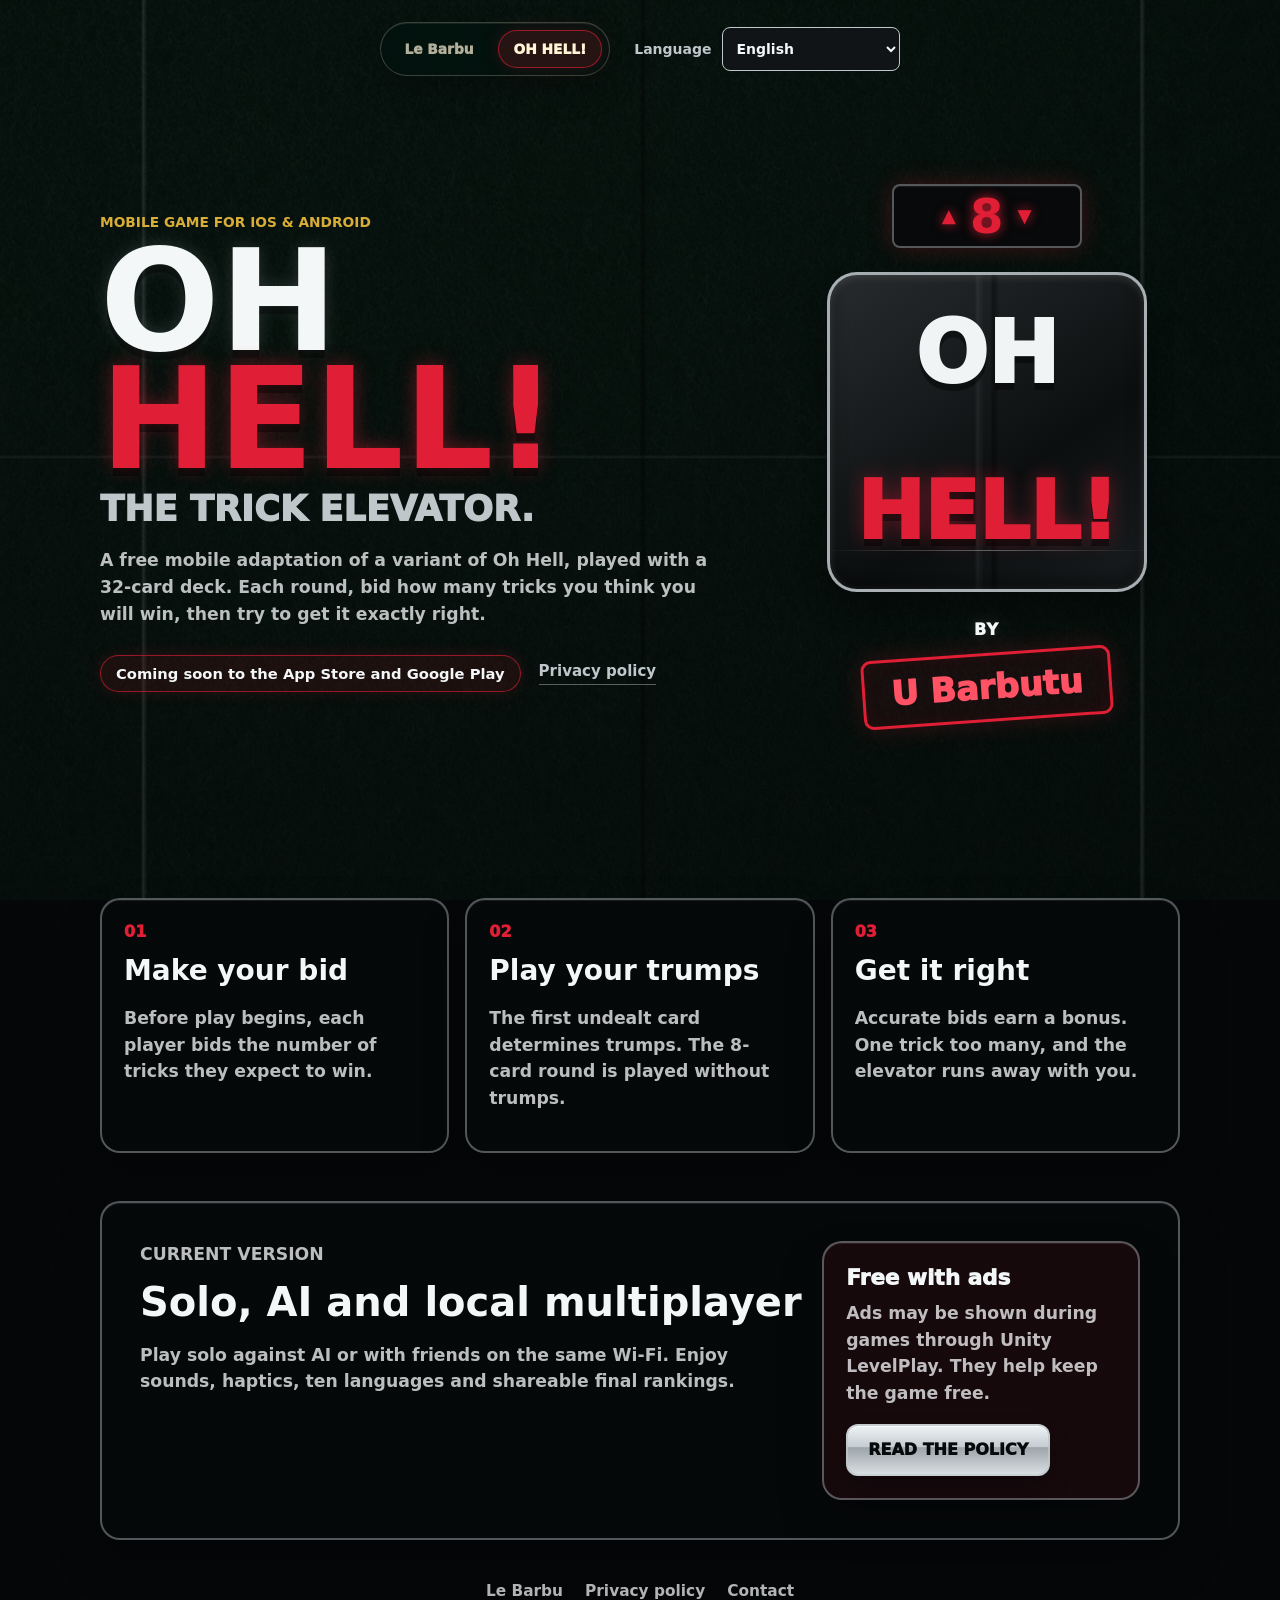
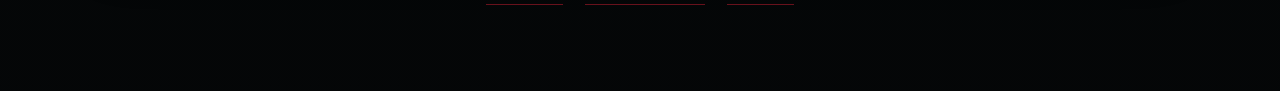
==== commit 73ecb986: "Update ad disclosure on OH HELL page" ====
--- a/oh-hell.html
+++ b/oh-hell.html
@@ -13,6 +13,7 @@
     <link rel="stylesheet" href="./oh-hell.css?v=20260909c" />
     <link rel="stylesheet" href="./languages.css?v=20260914" />
     <script src="./translations.js?v=20260914" defer></script>
+    <script src="./ads-override.js?v=20260922" defer></script>
     <script src="./languages.js?v=20260914" defer></script>
   </head>
   <body class="ohhell-body" data-page="ohhell">
@@ -84,8 +85,8 @@
         <div class="ohhell-info__panel">
           <strong data-i18n="free">Gratuit avec publicité</strong>
           <p data-i18n="adsText">
-            Une publicité peut être affichée en fin de partie via Unity LevelPlay, jamais pendant
-            les plis. Consultez la politique de confidentialité pour les détails.
+            Des publicités peuvent être affichées au cours des parties via Unity LevelPlay. Elles
+            permettent de maintenir le jeu gratuit.
           </p>
           <a class="ohhell-button" href="./privacy.html" data-i18n="readPrivacy">Lire la politique</a>
         </div>
